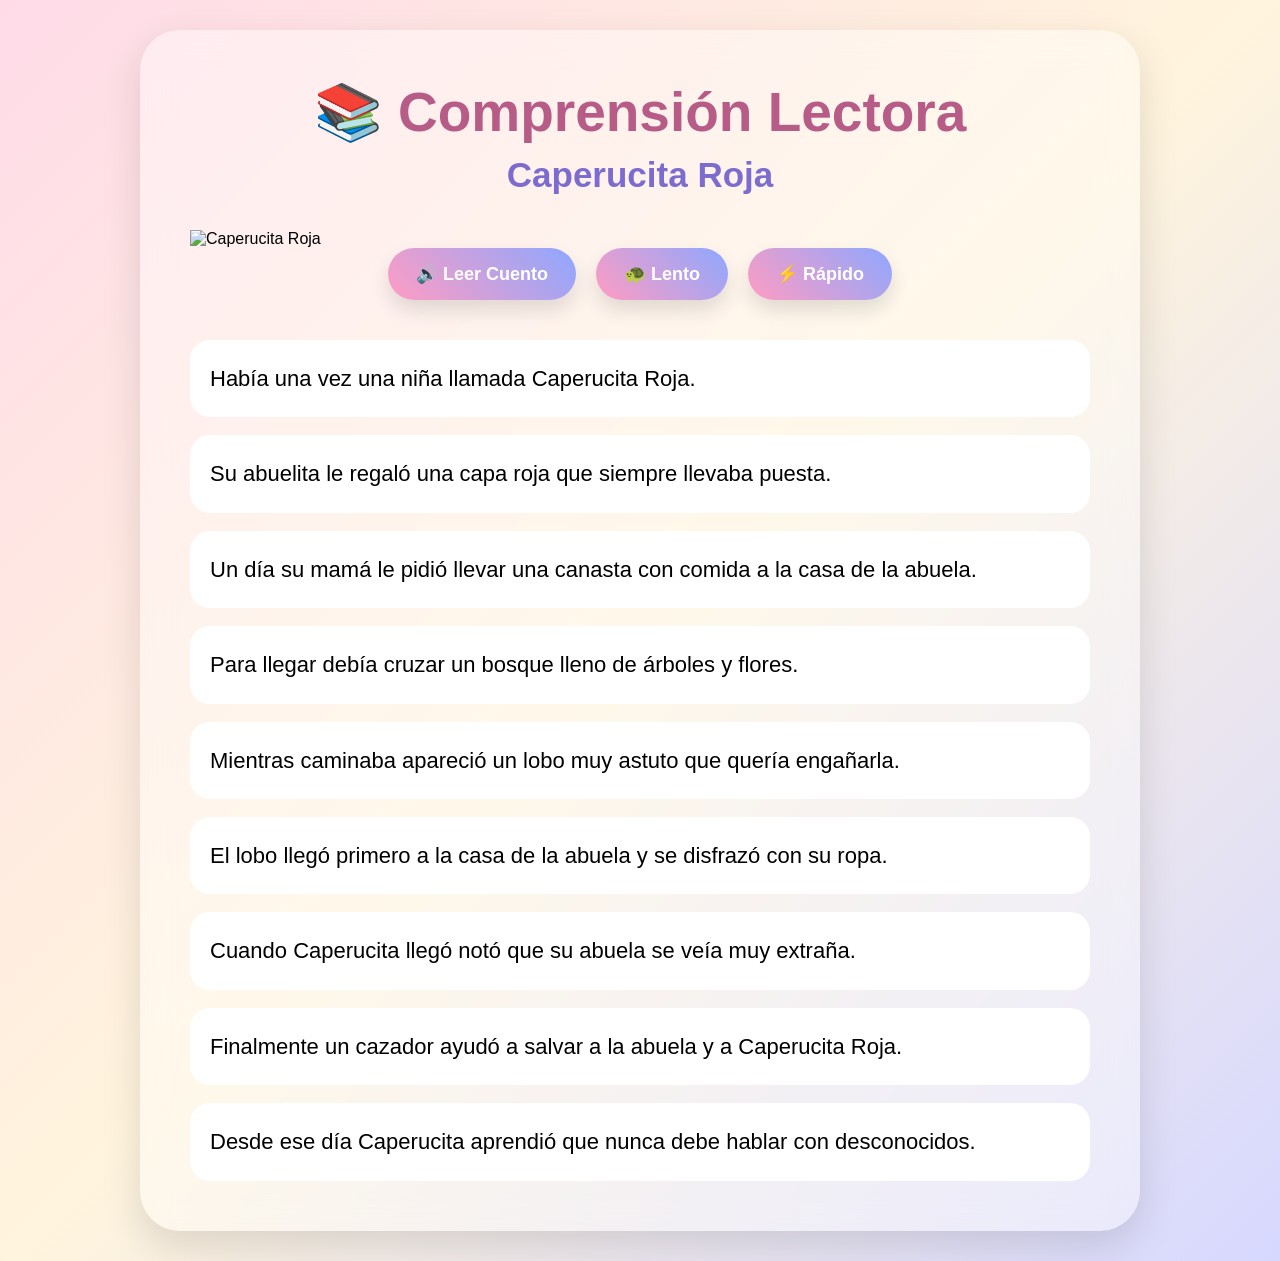
==== aprendizaje.html @ 2ace8562 "Add files via upload" ====
<!DOCTYPE html>
<html lang="es">

<head>

    <meta charset="UTF-8">

    <meta name="viewport"
    content="width=device-width, initial-scale=1.0">

    <title>Caperucita Roja</title>

    <link rel="stylesheet"
    href="css/aprendizaje.css">

</head>

<body>

<section class="cuento-container">

    <!-- TITULO -->

    <h1>
        📚 Comprensión Lectora
    </h1>

    <h2>
        Caperucita Roja
    </h2>

    <!-- IMAGEN -->

    <div class="imagen-cuento">

        <img
        src="img/caperucita.jpg"
        alt="Caperucita Roja">

    </div>

    <!-- BOTONES -->

    <div class="controles">

        <button onclick="leerCuento()">
            🔊 Leer Cuento
        </button>

        <button onclick="velocidadLenta()">
            🐢 Lento
        </button>

        <button onclick="velocidadRapida()">
            ⚡ Rápido
        </button>

    </div>

    <!-- CUENTO -->

    <div class="cuento">

        <span>
            Había una vez una niña llamada Caperucita Roja.
        </span>

        <span>
            Su abuelita le regaló una capa roja que siempre llevaba puesta.
        </span>

        <span>
            Un día su mamá le pidió llevar una canasta con comida a la casa de la abuela.
        </span>

        <span>
            Para llegar debía cruzar un bosque lleno de árboles y flores.
        </span>

        <span>
            Mientras caminaba apareció un lobo muy astuto que quería engañarla.
        </span>

        <span>
            El lobo llegó primero a la casa de la abuela y se disfrazó con su ropa.
        </span>

        <span>
            Cuando Caperucita llegó notó que su abuela se veía muy extraña.
        </span>

        <span>
            Finalmente un cazador ayudó a salvar a la abuela y a Caperucita Roja.
        </span>

        <span>
            Desde ese día Caperucita aprendió que nunca debe hablar con desconocidos.
        </span>

    </div>

</section>

<script>

let velocidad = 0.9;

// LEER CUENTO

function leerCuento(){

    speechSynthesis.cancel();

    const textos =
    document.querySelectorAll(".cuento span");

    let index = 0;

    function leerSiguiente(){

        // TERMINAR

        if(index >= textos.length){

            return;
        }

        // QUITAR RESALTADO

        textos.forEach(span => {

            span.classList.remove("activo");

        });

        // RESALTAR TEXTO

        textos[index]
        .classList.add("activo");

        // VOZ

        const voz =
        new SpeechSynthesisUtterance(
            textos[index].innerText
        );

        voz.lang = "es-ES";

        voz.rate = velocidad;

        // CUANDO TERMINE

        voz.onend = function(){

            index++;

            leerSiguiente();

        };

        speechSynthesis.speak(voz);

    }

    leerSiguiente();

}

// VELOCIDAD LENTA

function velocidadLenta(){

    velocidad = 0.7;

}

// VELOCIDAD RAPIDA

function velocidadRapida(){

    velocidad = 1.3;

}

</script>

</body>

</html>
---- css/aprendizaje.css ----
/* RESET */

*{
    margin:0;
    padding:0;
    box-sizing:border-box;
}

/* BODY */

body{

    min-height:100vh;

    display:flex;
    justify-content:center;
    align-items:center;

    padding:30px;

    font-family:
    'Poppins',
    sans-serif;

    background:
    linear-gradient(
    135deg,
    #ffdbe8,
    #fff4dd,
    #d7d8ff
    );
}

/* CONTENEDOR */

.cuento-container{

    width:100%;
    max-width:1000px;

    background:
    rgba(255,255,255,0.4);

    backdrop-filter:blur(15px);

    border-radius:40px;

    padding:50px;

    box-shadow:
    0 15px 40px rgba(0,0,0,0.12);

    animation:entrada 1s ease;
}

/* TITULOS */

h1{

    text-align:center;

    color:#b75c87;

    font-size:55px;

    margin-bottom:10px;
}

h2{

    text-align:center;

    color:#7c6ccf;

    margin-bottom:35px;

    font-size:35px;
}

/* CONTROLES */

.controles{

    display:flex;

    justify-content:center;

    gap:20px;

    flex-wrap:wrap;

    margin-bottom:40px;
}

/* BOTONES */

button{

    padding:15px 28px;

    border:none;

    border-radius:50px;

    font-size:18px;

    font-weight:bold;

    cursor:pointer;

    transition:0.4s;

    color:white;

    background:
    linear-gradient(
    45deg,
    #ff9cc2,
    #8ea7ff
    );

    box-shadow:
    0 10px 20px rgba(0,0,0,0.12);
}

button:hover{

    transform:
    translateY(-5px)
    scale(1.05);
}

/* CUENTO */

.cuento{

    display:flex;

    flex-direction:column;

    gap:18px;
}

/* TEXTO */

.cuento span{

    background:white;

    padding:20px;

    border-radius:20px;

    font-size:22px;

    line-height:1.7;

    transition:0.4s;
}

/* RESALTADO */

.activo{

    background:
    linear-gradient(
    45deg,
    #ffe48f,
    #ffc9f0
    ) !important;

    transform:scale(1.03);

    box-shadow:
    0 8px 20px rgba(0,0,0,0.15);
}

/* ANIMACION */

@keyframes entrada{

    from{
        opacity:0;
        transform:translateY(40px);
    }

    to{
        opacity:1;
        transform:translateY(0);
    }
}

/* RESPONSIVE */

@media(max-width:700px){

    h1{
        font-size:38px;
    }

    h2{
        font-size:28px;
    }

    .cuento span{
        font-size:18px;
    }

    button{
        width:100%;
    }

}
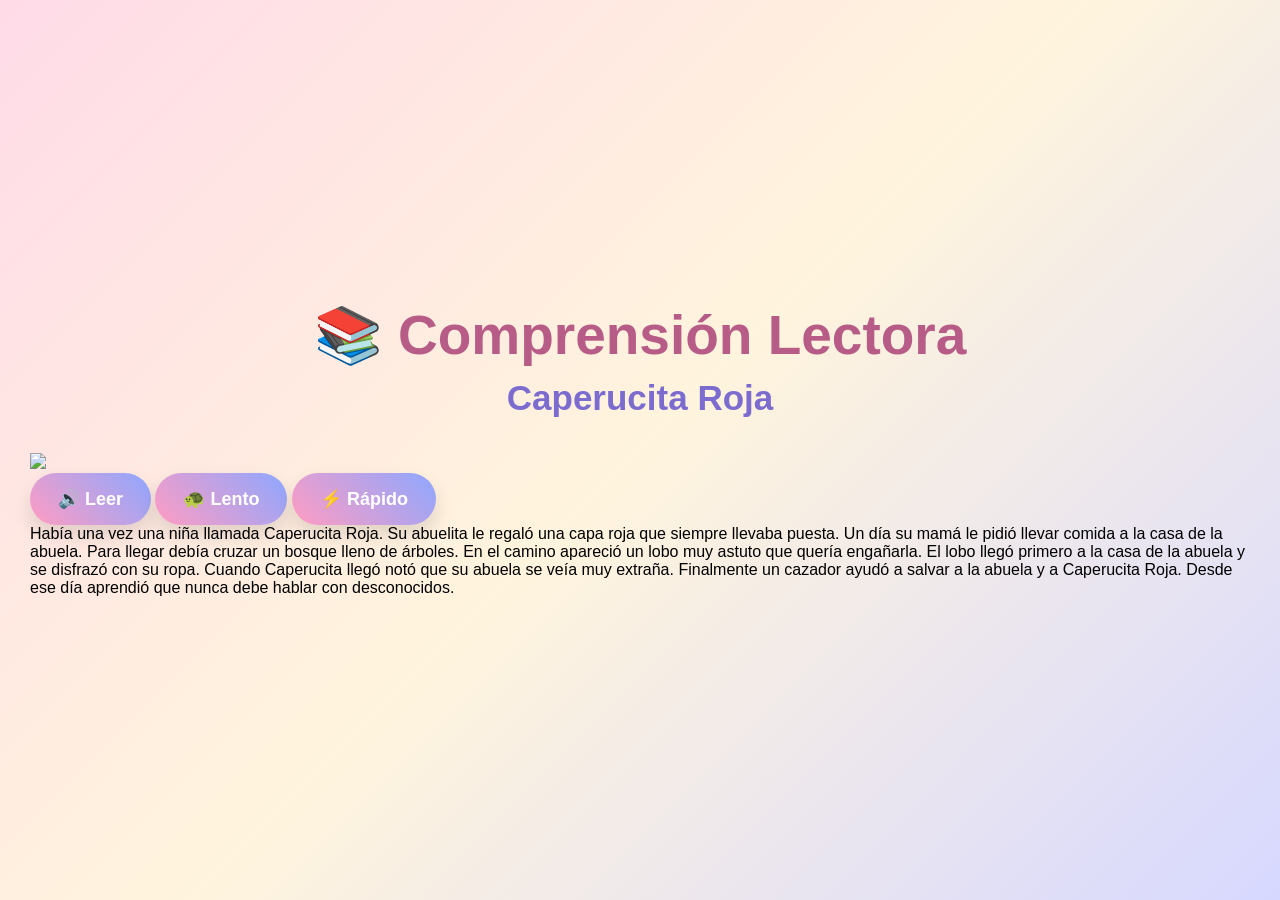
==== commit be13be2a: "Add files via upload" ====
--- a/aprendizaje.html
+++ b/aprendizaje.html
@@ -17,9 +17,7 @@
 
 <body>
 
-<section class="cuento-container">
-
-    <!-- TITULO -->
+<section class="contenedor">
 
     <h1>
         📚 Comprensión Lectora
@@ -31,159 +29,49 @@
 
     <!-- IMAGEN -->
 
-    <div class="imagen-cuento">
-
-        <img
-        src="img/caperucita.jpg"
-        alt="Caperucita Roja">
-
-    </div>
+    <img
+    src="img/caperucita.avif"
+    class="imagen">
 
     <!-- BOTONES -->
 
-    <div class="controles">
+    <div class="botones">
 
-        <button onclick="leerCuento()">
-            🔊 Leer Cuento
+        <button onclick="leerTexto()">
+            🔊 Leer
         </button>
 
-        <button onclick="velocidadLenta()">
+        <button onclick="lento()">
             🐢 Lento
         </button>
 
-        <button onclick="velocidadRapida()">
+        <button onclick="rapido()">
             ⚡ Rápido
         </button>
 
     </div>
 
-    <!-- CUENTO -->
+    <!-- TEXTO -->
 
-    <div class="cuento">
+    <div
+    class="texto"
+    id="texto">
 
-        <span>
-            Había una vez una niña llamada Caperucita Roja.
-        </span>
-
-        <span>
-            Su abuelita le regaló una capa roja que siempre llevaba puesta.
-        </span>
-
-        <span>
-            Un día su mamá le pidió llevar una canasta con comida a la casa de la abuela.
-        </span>
-
-        <span>
-            Para llegar debía cruzar un bosque lleno de árboles y flores.
-        </span>
-
-        <span>
-            Mientras caminaba apareció un lobo muy astuto que quería engañarla.
-        </span>
-
-        <span>
-            El lobo llegó primero a la casa de la abuela y se disfrazó con su ropa.
-        </span>
-
-        <span>
-            Cuando Caperucita llegó notó que su abuela se veía muy extraña.
-        </span>
-
-        <span>
-            Finalmente un cazador ayudó a salvar a la abuela y a Caperucita Roja.
-        </span>
-
-        <span>
-            Desde ese día Caperucita aprendió que nunca debe hablar con desconocidos.
-        </span>
+        Había una vez una niña llamada Caperucita Roja. 
+        Su abuelita le regaló una capa roja que siempre llevaba puesta. 
+        Un día su mamá le pidió llevar comida a la casa de la abuela. 
+        Para llegar debía cruzar un bosque lleno de árboles. 
+        En el camino apareció un lobo muy astuto que quería engañarla. 
+        El lobo llegó primero a la casa de la abuela y se disfrazó con su ropa. 
+        Cuando Caperucita llegó notó que su abuela se veía muy extraña. 
+        Finalmente un cazador ayudó a salvar a la abuela y a Caperucita Roja. 
+        Desde ese día aprendió que nunca debe hablar con desconocidos.
 
     </div>
 
 </section>
 
-<script>
-
-let velocidad = 0.9;
-
-// LEER CUENTO
-
-function leerCuento(){
-
-    speechSynthesis.cancel();
-
-    const textos =
-    document.querySelectorAll(".cuento span");
-
-    let index = 0;
-
-    function leerSiguiente(){
-
-        // TERMINAR
-
-        if(index >= textos.length){
-
-            return;
-        }
-
-        // QUITAR RESALTADO
-
-        textos.forEach(span => {
-
-            span.classList.remove("activo");
-
-        });
-
-        // RESALTAR TEXTO
-
-        textos[index]
-        .classList.add("activo");
-
-        // VOZ
-
-        const voz =
-        new SpeechSynthesisUtterance(
-            textos[index].innerText
-        );
-
-        voz.lang = "es-ES";
-
-        voz.rate = velocidad;
-
-        // CUANDO TERMINE
-
-        voz.onend = function(){
-
-            index++;
-
-            leerSiguiente();
-
-        };
-
-        speechSynthesis.speak(voz);
-
-    }
-
-    leerSiguiente();
-
-}
-
-// VELOCIDAD LENTA
-
-function velocidadLenta(){
-
-    velocidad = 0.7;
-
-}
-
-// VELOCIDAD RAPIDA
-
-function velocidadRapida(){
-
-    velocidad = 1.3;
-
-}
-
-</script>
+<script src="js/aprendizaje.js"></script>
 
 </body>
 
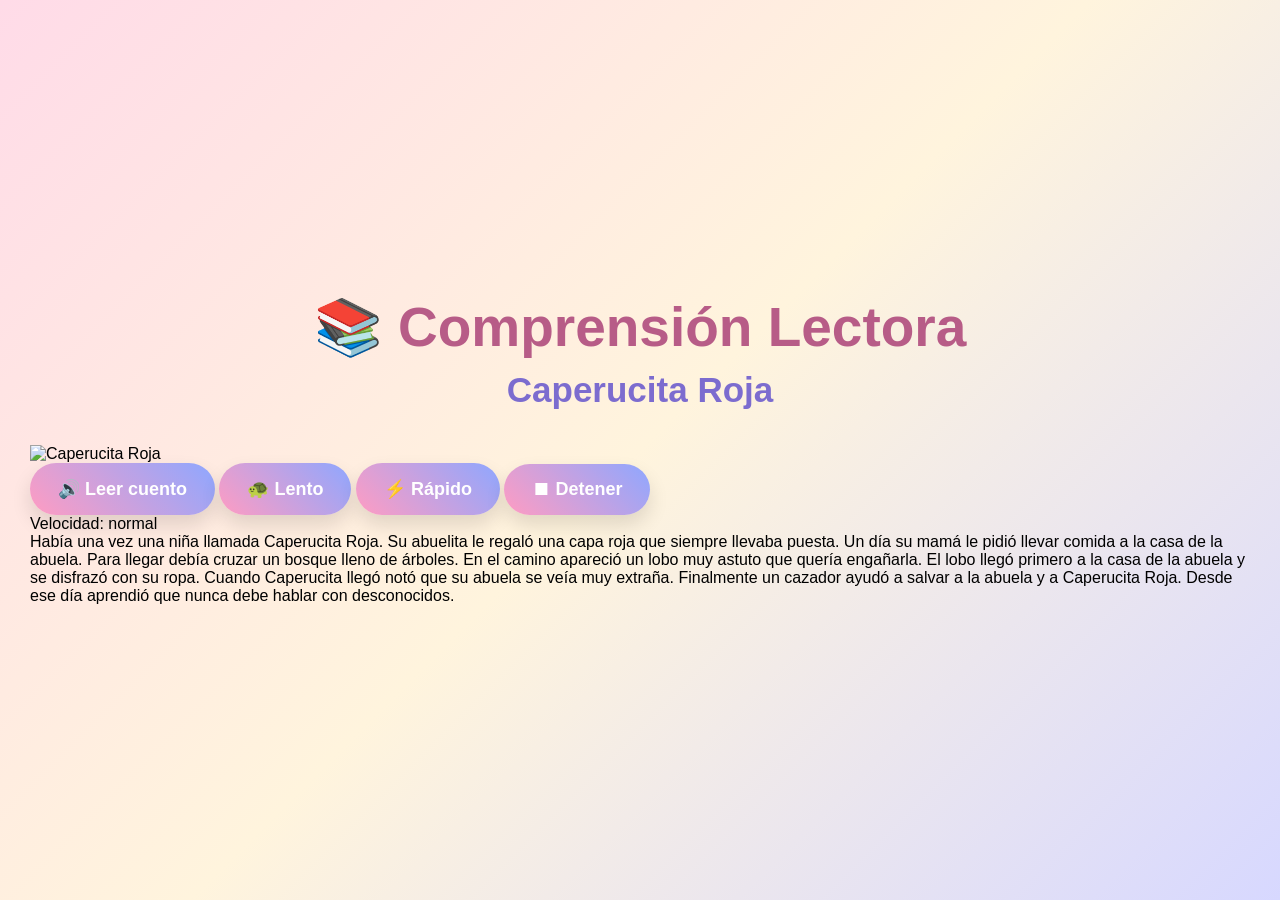
==== commit c72c4c57: "Add files via upload" ====
--- a/aprendizaje.html
+++ b/aprendizaje.html
@@ -1,78 +1,51 @@
 <!DOCTYPE html>
 <html lang="es">
-
 <head>
-
     <meta charset="UTF-8">
-
-    <meta name="viewport"
-    content="width=device-width, initial-scale=1.0">
-
+    <meta name="viewport" content="width=device-width, initial-scale=1.0">
     <title>Caperucita Roja</title>
-
-    <link rel="stylesheet"
-    href="css/aprendizaje.css">
-
+    <link rel="stylesheet" href="css/aprendizaje.css">
 </head>
 
 <body>
 
-<section class="contenedor">
+    <main class="contenedor">
 
-    <h1>
-        📚 Comprensión Lectora
-    </h1>
+        <section class="tarjeta">
 
-    <h2>
-        Caperucita Roja
-    </h2>
+            <h1>📚 Comprensión Lectora</h1>
+            <h2>Caperucita Roja</h2>
 
-    <!-- IMAGEN -->
+            <img src="img/caperucita.avif" alt="Caperucita Roja" class="imagen">
 
-    <img
-    src="img/caperucita.avif"
-    class="imagen">
+            <div class="botones">
+                <button onclick="leerTexto()">🔊 Leer cuento</button>
+                <button onclick="lento()">🐢 Lento</button>
+                <button onclick="rapido()">⚡ Rápido</button>
+                <button onclick="detener()">⏹ Detener</button>
+            </div>
 
-    <!-- BOTONES -->
+            <p class="velocidad" id="velocidadTexto">
+                Velocidad: normal
+            </p>
 
-    <div class="botones">
+            <div class="texto" id="texto">
+                Había una vez una niña llamada Caperucita Roja.
+                Su abuelita le regaló una capa roja que siempre llevaba puesta.
+                Un día su mamá le pidió llevar comida a la casa de la abuela.
+                Para llegar debía cruzar un bosque lleno de árboles.
+                En el camino apareció un lobo muy astuto que quería engañarla.
+                El lobo llegó primero a la casa de la abuela y se disfrazó con su ropa.
+                Cuando Caperucita llegó notó que su abuela se veía muy extraña.
+                Finalmente un cazador ayudó a salvar a la abuela y a Caperucita Roja.
+                Desde ese día aprendió que nunca debe hablar con desconocidos.
+            </div>
 
-        <button onclick="leerTexto()">
-            🔊 Leer
-        </button>
+        </section>
 
-        <button onclick="lento()">
-            🐢 Lento
-        </button>
+    </main>
 
-        <button onclick="rapido()">
-            ⚡ Rápido
-        </button>
-
-    </div>
-
-    <!-- TEXTO -->
-
-    <div
-    class="texto"
-    id="texto">
-
-        Había una vez una niña llamada Caperucita Roja. 
-        Su abuelita le regaló una capa roja que siempre llevaba puesta. 
-        Un día su mamá le pidió llevar comida a la casa de la abuela. 
-        Para llegar debía cruzar un bosque lleno de árboles. 
-        En el camino apareció un lobo muy astuto que quería engañarla. 
-        El lobo llegó primero a la casa de la abuela y se disfrazó con su ropa. 
-        Cuando Caperucita llegó notó que su abuela se veía muy extraña. 
-        Finalmente un cazador ayudó a salvar a la abuela y a Caperucita Roja. 
-        Desde ese día aprendió que nunca debe hablar con desconocidos.
-
-    </div>
-
-</section>
-
-<script src="js/aprendizaje.js"></script>
+    <script src="js/aprendizaje.js"></script>
 
 </body>
-
 </html>
